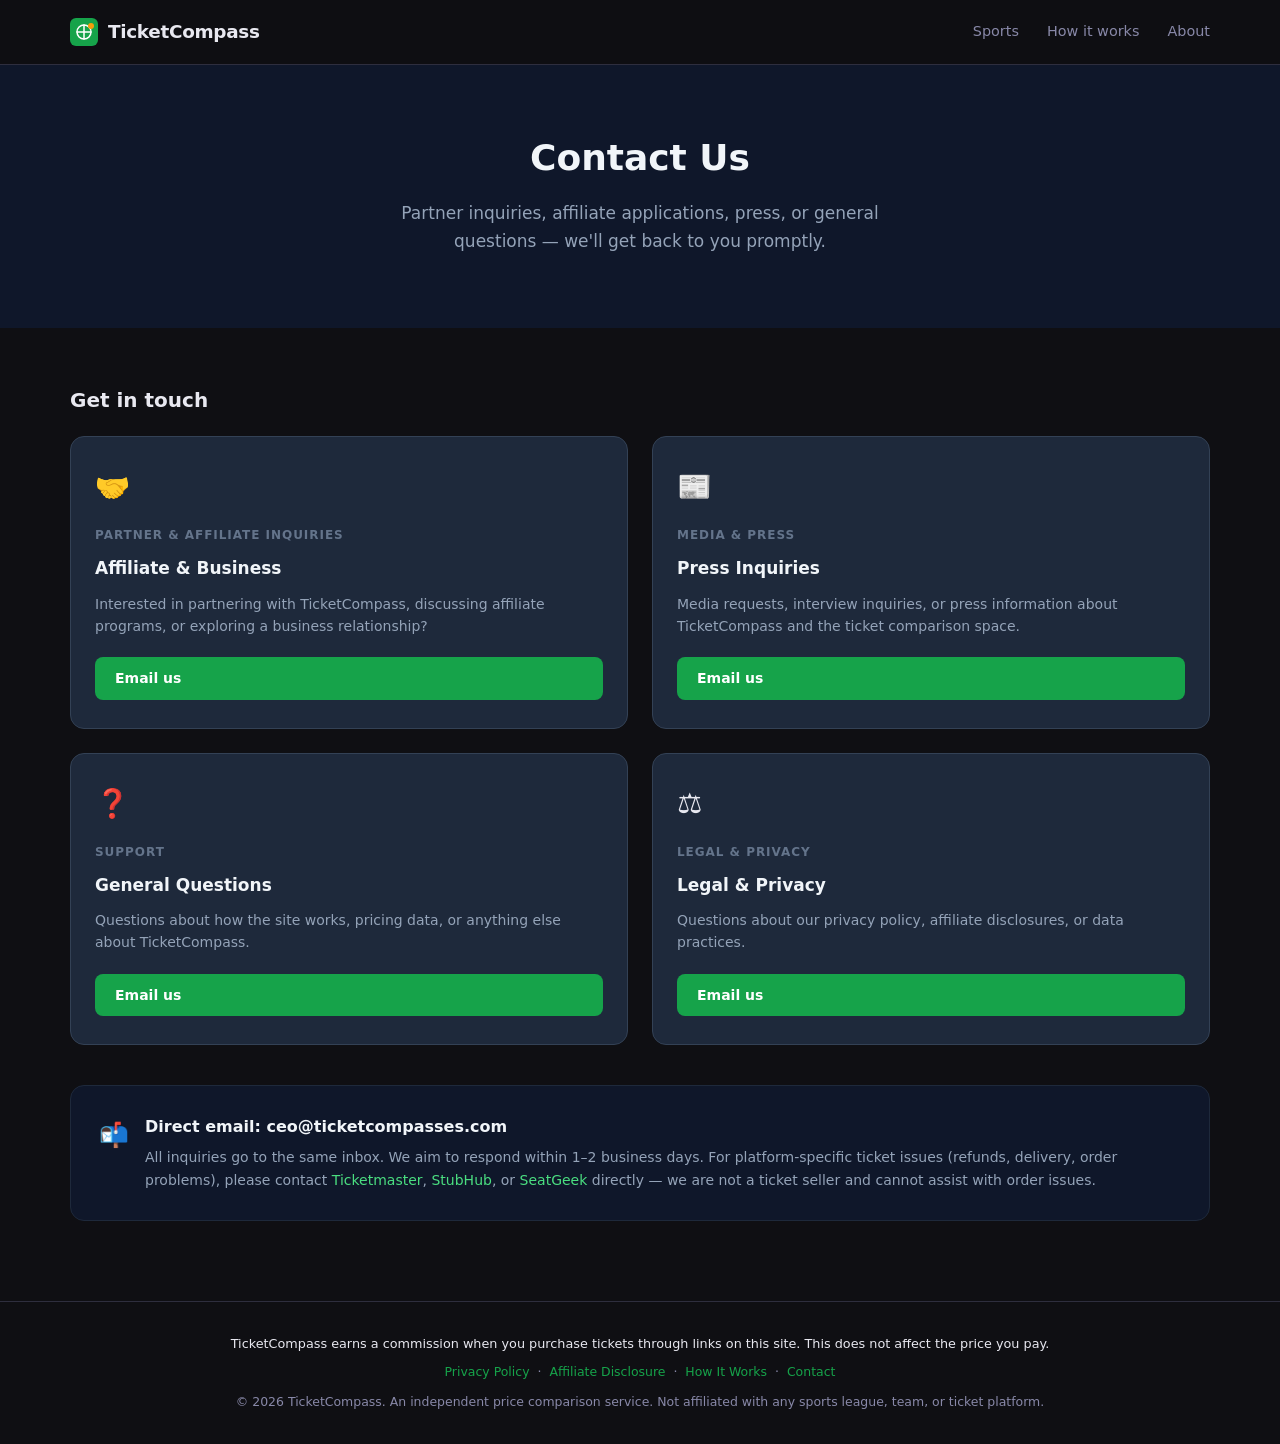
==== contact.html @ c90888a9 "contact page" ====
<!DOCTYPE html>
<html lang="en">
<head>
  <meta charset="UTF-8" />
  <meta name="viewport" content="width=device-width, initial-scale=1.0" />
  <title>Contact — TicketCompass</title>
  <link rel="stylesheet" href="styles.css" />
  <style>
    .contact-hero {
      background: #0f172a;
      padding: 64px 0 72px;
      text-align: center;
    }
    .contact-hero h1 {
      font-size: 2.25rem;
      font-weight: 800;
      color: #f1f5f9;
      margin-bottom: 12px;
    }
    .contact-hero p {
      color: #94a3b8;
      font-size: 1.0625rem;
      max-width: 520px;
      margin: 0 auto;
      line-height: 1.7;
    }

    .contact-body {
      padding: 56px 0 80px;
    }

    .contact-grid {
      display: grid;
      grid-template-columns: 1fr 1fr;
      gap: 24px;
      margin-bottom: 40px;
    }
    @media (max-width: 640px) {
      .contact-grid { grid-template-columns: 1fr; }
    }

    .contact-card {
      background: #1e293b;
      border: 1px solid #334155;
      border-radius: 14px;
      padding: 28px 24px;
      display: flex;
      flex-direction: column;
      gap: 6px;
    }
    .contact-card-icon {
      font-size: 1.75rem;
      margin-bottom: 10px;
    }
    .contact-card-label {
      font-size: 0.75rem;
      font-weight: 700;
      text-transform: uppercase;
      letter-spacing: 0.08em;
      color: #64748b;
      margin-bottom: 4px;
    }
    .contact-card-title {
      font-size: 1.0625rem;
      font-weight: 700;
      color: #f1f5f9;
    }
    .contact-card-desc {
      font-size: 0.875rem;
      color: #94a3b8;
      line-height: 1.6;
      margin-top: 4px;
    }
    .contact-card a {
      display: inline-block;
      margin-top: 14px;
      background: #16a34a;
      color: #fff;
      font-weight: 700;
      font-size: 0.875rem;
      padding: 10px 20px;
      border-radius: 8px;
      text-decoration: none;
      transition: background 0.15s;
    }
    .contact-card a:hover { background: #15803d; }

    .contact-note {
      background: #0f172a;
      border: 1px solid #1e293b;
      border-radius: 14px;
      padding: 28px 28px;
      display: flex;
      gap: 16px;
      align-items: flex-start;
    }
    .contact-note-icon { font-size: 1.5rem; flex-shrink: 0; margin-top: 2px; }
    .contact-note-body h3 {
      font-size: 1rem;
      font-weight: 700;
      color: #f1f5f9;
      margin-bottom: 6px;
    }
    .contact-note-body p {
      font-size: 0.875rem;
      color: #94a3b8;
      line-height: 1.65;
      margin-bottom: 0;
    }
    .contact-note-body a {
      color: #4ade80;
      text-decoration: none;
      font-weight: 500;
    }
    .contact-note-body a:hover { text-decoration: underline; }

    .contact-body h2 {
      font-size: 1.25rem;
      font-weight: 700;
      color: var(--text, #0f172a);
      margin-bottom: 20px;
    }

    @media (prefers-color-scheme: dark) {
      .contact-body h2 { color: #f1f5f9; }
    }
  </style>
</head>
<body>

  <header class="header">
    <div class="container">
      <a href="index.html" class="logo">
        <svg width="28" height="28" viewBox="0 0 28 28" fill="none">
          <rect width="28" height="28" rx="6" fill="#16a34a"/>
          <ellipse cx="14" cy="14" rx="7" ry="7" stroke="#fff" stroke-width="1.5" fill="none"/>
          <path d="M14 7v14M7 14h14" stroke="#fff" stroke-width="1.5" stroke-linecap="round"/>
          <circle cx="21" cy="8" r="3" fill="#f59e0b"/>
        </svg>
        <span>TicketCompass</span>
      </a>
      <nav class="nav">
        <a href="index.html" class="nav-link">Sports</a>
        <a href="how-it-works.html" class="nav-link">How it works</a>
        <a href="privacy-policy.html" class="nav-link">About</a>
      </nav>
    </div>
  </header>

  <!-- Hero -->
  <div class="contact-hero">
    <div class="container">
      <h1>Contact Us</h1>
      <p>Partner inquiries, affiliate applications, press, or general questions — we'll get back to you promptly.</p>
    </div>
  </div>

  <!-- Contact cards -->
  <div class="contact-body">
    <div class="container">

      <h2>Get in touch</h2>

      <div class="contact-grid">

        <div class="contact-card">
          <div class="contact-card-icon">🤝</div>
          <div class="contact-card-label">Partner &amp; Affiliate Inquiries</div>
          <div class="contact-card-title">Affiliate &amp; Business</div>
          <div class="contact-card-desc">Interested in partnering with TicketCompass, discussing affiliate programs, or exploring a business relationship?</div>
          <a href="mailto:ceo@ticketcompasses.com?subject=Partnership Inquiry">Email us</a>
        </div>

        <div class="contact-card">
          <div class="contact-card-icon">📰</div>
          <div class="contact-card-label">Media &amp; Press</div>
          <div class="contact-card-title">Press Inquiries</div>
          <div class="contact-card-desc">Media requests, interview inquiries, or press information about TicketCompass and the ticket comparison space.</div>
          <a href="mailto:ceo@ticketcompasses.com?subject=Press Inquiry">Email us</a>
        </div>

        <div class="contact-card">
          <div class="contact-card-icon">❓</div>
          <div class="contact-card-label">Support</div>
          <div class="contact-card-title">General Questions</div>
          <div class="contact-card-desc">Questions about how the site works, pricing data, or anything else about TicketCompass.</div>
          <a href="mailto:ceo@ticketcompasses.com?subject=General Question">Email us</a>
        </div>

        <div class="contact-card">
          <div class="contact-card-icon">⚖️</div>
          <div class="contact-card-label">Legal &amp; Privacy</div>
          <div class="contact-card-title">Legal &amp; Privacy</div>
          <div class="contact-card-desc">Questions about our privacy policy, affiliate disclosures, or data practices.</div>
          <a href="mailto:ceo@ticketcompasses.com?subject=Legal / Privacy">Email us</a>
        </div>

      </div>

      <div class="contact-note">
        <div class="contact-note-icon">📬</div>
        <div class="contact-note-body">
          <h3>Direct email: ceo@ticketcompasses.com</h3>
          <p>All inquiries go to the same inbox. We aim to respond within 1–2 business days. For platform-specific ticket issues (refunds, delivery, order problems), please contact <a href="https://help.ticketmaster.com" target="_blank" rel="noopener noreferrer">Ticketmaster</a>, <a href="https://www.stubhub.com/help" target="_blank" rel="noopener noreferrer">StubHub</a>, or <a href="https://seatgeek.com/help" target="_blank" rel="noopener noreferrer">SeatGeek</a> directly — we are not a ticket seller and cannot assist with order issues.</p>
        </div>
      </div>

    </div>
  </div>

  <footer class="footer">
    <div class="container">
      <p class="footer-disclosure">TicketCompass earns a commission when you purchase tickets through links on this site. This does not affect the price you pay.</p>
      <p class="footer-links">
        <a href="privacy-policy.html">Privacy Policy</a> &nbsp;·&nbsp;
        <a href="privacy-policy.html#affiliate-disclosure">Affiliate Disclosure</a> &nbsp;·&nbsp;
        <a href="how-it-works.html">How It Works</a> &nbsp;·&nbsp;
        <a href="contact.html">Contact</a>
      </p>
      <p>© 2026 TicketCompass. An independent price comparison service. Not affiliated with any sports league, team, or ticket platform.</p>
    </div>
  </footer>

</body>
</html>
---- styles.css ----
/* ── Reset & base ── */
*, *::before, *::after { box-sizing: border-box; margin: 0; padding: 0; }

:root {
  --primary: #16a34a;
  --primary-dark: #15803d;
  --accent: #f59e0b;
  --bg: #0f0f13;
  --surface: #1a1a22;
  --surface2: #23232f;
  --border: #2e2e3e;
  --text: #e8e8f0;
  --muted: #8888a8;
  --green: #22c55e;
  --radius: 12px;
  --shadow: 0 4px 24px rgba(0,0,0,.4);
}

html { scroll-behavior: smooth; }

body {
  font-family: 'Segoe UI', system-ui, -apple-system, sans-serif;
  background: var(--bg);
  color: var(--text);
  min-height: 100vh;
  line-height: 1.6;
}

.container {
  max-width: 1180px;
  margin: 0 auto;
  padding: 0 20px;
}

a { text-decoration: none; color: inherit; }

/* ── Header ── */
.header {
  position: sticky;
  top: 0;
  z-index: 100;
  background: rgba(15,15,19,.88);
  backdrop-filter: blur(12px);
  border-bottom: 1px solid var(--border);
}

.header .container {
  display: flex;
  align-items: center;
  justify-content: space-between;
  height: 64px;
}

.logo {
  display: flex;
  align-items: center;
  gap: 10px;
  font-size: 1.15rem;
  font-weight: 700;
  letter-spacing: -.3px;
  text-decoration: none;
  color: var(--text);
}

.nav { display: flex; gap: 28px; }

.nav-link {
  font-size: .9rem;
  color: var(--muted);
  transition: color .2s;
}
.nav-link:hover, .nav-link.active { color: var(--text); }
.nav-link.active { font-weight: 600; }

/* ── Hero ── */
.hero {
  padding: 72px 0 48px;
  text-align: center;
  background: radial-gradient(ellipse 80% 50% at 50% -10%, rgba(22,163,74,.15) 0%, transparent 70%);
}

.hero h1 {
  font-size: clamp(2rem, 5vw, 3.2rem);
  font-weight: 800;
  letter-spacing: -.5px;
  line-height: 1.15;
  margin-bottom: 16px;
}

.accent { color: var(--primary); }

.hero-sub {
  font-size: 1.05rem;
  color: var(--muted);
  max-width: 540px;
  margin: 0 auto 36px;
}

/* ── Search bar ── */
.search-bar {
  display: flex;
  gap: 10px;
  max-width: 680px;
  margin: 0 auto 20px;
  background: var(--surface);
  border: 1px solid var(--border);
  border-radius: 14px;
  padding: 8px;
}

.search-bar input {
  flex: 1;
  background: transparent;
  border: none;
  outline: none;
  color: var(--text);
  font-size: .95rem;
  padding: 6px 10px;
}

.search-bar input::placeholder { color: var(--muted); }

.search-bar select {
  background: var(--surface2);
  border: 1px solid var(--border);
  border-radius: 8px;
  color: var(--text);
  font-size: .85rem;
  padding: 6px 10px;
  outline: none;
  cursor: pointer;
}

.search-bar button {
  background: var(--primary);
  color: #fff;
  border: none;
  border-radius: 9px;
  padding: 8px 22px;
  font-size: .9rem;
  font-weight: 600;
  cursor: pointer;
  transition: background .2s, transform .1s;
  white-space: nowrap;
}
.search-bar button:hover { background: var(--primary-dark); }
.search-bar button:active { transform: scale(.97); }

/* ── Tags ── */
.tags {
  display: flex;
  gap: 8px;
  justify-content: center;
  flex-wrap: wrap;
}

.tag {
  background: var(--surface2);
  border: 1px solid var(--border);
  border-radius: 999px;
  padding: 5px 16px;
  font-size: .82rem;
  color: var(--muted);
  cursor: pointer;
  transition: all .2s;
  user-select: none;
}
.tag:hover { border-color: var(--primary); color: var(--text); }
.tag.active { background: var(--primary); border-color: var(--primary); color: #fff; }

/* ── Stats bar ── */
.stats-bar {
  background: var(--surface);
  border-top: 1px solid var(--border);
  border-bottom: 1px solid var(--border);
  padding: 14px 0;
}

.stats-inner {
  display: flex;
  gap: 40px;
  justify-content: center;
  flex-wrap: wrap;
}

.stat { font-size: .85rem; color: var(--muted); }
.stat strong { color: var(--text); font-weight: 700; }

/* ── Main / events grid ── */
.main { padding: 48px 0 64px; }

.section-header {
  display: flex;
  align-items: center;
  justify-content: space-between;
  margin-bottom: 28px;
}

.section-header h2 { font-size: 1.4rem; font-weight: 700; }

.sort-controls {
  display: flex;
  align-items: center;
  gap: 10px;
  font-size: .85rem;
  color: var(--muted);
}

.sort-controls select {
  background: var(--surface);
  border: 1px solid var(--border);
  border-radius: 8px;
  color: var(--text);
  font-size: .85rem;
  padding: 6px 10px;
  outline: none;
  cursor: pointer;
}

.events-grid {
  display: grid;
  grid-template-columns: repeat(auto-fill, minmax(320px, 1fr));
  gap: 20px;
}

/* ── Event card ── */
.event-card {
  background: var(--surface);
  border: 1px solid var(--border);
  border-radius: var(--radius);
  overflow: hidden;
  cursor: pointer;
  transition: transform .2s, border-color .2s, box-shadow .2s;
}
.event-card:hover {
  transform: translateY(-3px);
  border-color: var(--primary);
  box-shadow: var(--shadow);
}

.card-img-placeholder {
  width: 100%;
  height: 140px;
  display: flex;
  align-items: center;
  justify-content: center;
  font-size: 3.2rem;
}

.card-body { padding: 18px; }

.card-meta {
  display: flex;
  align-items: center;
  gap: 8px;
  margin-bottom: 8px;
}

/* Sport badges */
.sport-badge {
  font-size: .7rem;
  font-weight: 800;
  text-transform: uppercase;
  letter-spacing: .8px;
  padding: 2px 9px;
  border-radius: 999px;
}
.sport-nfl { background: rgba(1,51,105,.5);  color: #7dd3fc; border: 1px solid rgba(1,51,105,.8); }
.sport-nba { background: rgba(200,16,46,.2); color: #fca5a5; border: 1px solid rgba(200,16,46,.4); }
.sport-mlb { background: rgba(0,56,255,.15); color: #93c5fd; border: 1px solid rgba(0,56,255,.3); }
.sport-nhl { background: rgba(0,32,91,.4);   color: #a5f3fc; border: 1px solid rgba(0,32,91,.6); }
.sport-mls { background: rgba(22,163,74,.15);color: #86efac; border: 1px solid rgba(22,163,74,.3); }
.sport-ufc { background: rgba(220,38,38,.15);color: #fca5a5; border: 1px solid rgba(220,38,38,.3); }

.card-date {
  font-size: .8rem;
  color: var(--muted);
  margin-left: auto;
}

.card-title {
  font-size: 1.05rem;
  font-weight: 700;
  margin-bottom: 4px;
  line-height: 1.3;
}

.card-venue {
  font-size: .82rem;
  color: var(--muted);
  margin-bottom: 16px;
}

/* Price rows — all 3 platforms */
.price-rows { display: flex; flex-direction: column; gap: 6px; margin-bottom: 14px; }

.price-row {
  display: flex;
  align-items: center;
  justify-content: space-between;
  background: var(--surface2);
  border-radius: 8px;
  padding: 8px 12px;
  font-size: .85rem;
  border: 1px solid transparent;
}

.price-row.best {
  border-color: var(--green);
  background: rgba(34,197,94,.08);
}

.platform-name { color: var(--muted); font-weight: 500; }
.price-row.best .platform-name { color: var(--green); }

.price-value { font-weight: 700; }
.price-row.best .price-value { color: var(--green); }

.all-in-label {
  font-size: .65rem;
  font-weight: 600;
  color: var(--muted);
  text-transform: uppercase;
  letter-spacing: .3px;
  vertical-align: middle;
}

.best-badge {
  background: var(--green);
  color: #fff;
  font-size: .62rem;
  font-weight: 800;
  text-transform: uppercase;
  letter-spacing: .5px;
  padding: 2px 7px;
  border-radius: 999px;
}

/* Savings strip */
.card-savings {
  display: flex;
  align-items: center;
  gap: 6px;
  font-size: .8rem;
  color: var(--muted);
  margin-bottom: 14px;
}

.savings-pill {
  background: rgba(34,197,94,.15);
  color: var(--green);
  font-weight: 700;
  padding: 2px 10px;
  border-radius: 999px;
  font-size: .8rem;
}

.card-cta {
  display: block;
  width: 100%;
  background: var(--primary);
  color: #fff;
  border: none;
  border-radius: 9px;
  padding: 10px;
  font-size: .9rem;
  font-weight: 600;
  cursor: pointer;
  text-align: center;
  transition: background .2s;
}
.card-cta:hover { background: var(--primary-dark); }

.card-seatmap-link {
  display: block;
  text-align: center;
  padding: 8px;
  font-size: .82rem;
  color: var(--primary);
  border: 1px solid rgba(22,163,74,.3);
  border-radius: 9px;
  margin-top: 8px;
  transition: background .2s, border-color .2s;
  text-decoration: none;
}
.card-seatmap-link:hover {
  background: rgba(22,163,74,.08);
  border-color: var(--primary);
}

/* ── Platform cards section ── */
.platforms-section {
  background: var(--surface);
  border-top: 1px solid var(--border);
  border-bottom: 1px solid var(--border);
  padding: 48px 0;
  text-align: center;
}

.platforms-label {
  font-size: .8rem;
  color: var(--muted);
  margin-bottom: 24px;
  text-transform: uppercase;
  letter-spacing: .8px;
}

.platforms-list {
  display: flex;
  gap: 16px;
  justify-content: center;
  flex-wrap: wrap;
}

.platform-card {
  border: 1px solid var(--border);
  border-radius: 14px;
  padding: 20px 32px;
  min-width: 200px;
  transition: border-color .2s;
}
.platform-card:hover { border-color: var(--primary); }

.platform-name-lg {
  font-size: 1.1rem;
  font-weight: 800;
  margin-bottom: 4px;
}

.platform-desc {
  font-size: .78rem;
  color: var(--muted);
}

.platform-card.ticketmaster .platform-name-lg { color: #026cdf; }
.platform-card.stubhub      .platform-name-lg { color: #5f259f; }
.platform-card.seatgeek     .platform-name-lg { color: #f4811f; }

/* ── Modal ── */
.modal-overlay {
  display: none;
  position: fixed;
  inset: 0;
  background: rgba(0,0,0,.75);
  z-index: 200;
  align-items: center;
  justify-content: center;
  padding: 20px;
}
.modal-overlay.open { display: flex; }

.modal {
  background: var(--surface);
  border: 1px solid var(--border);
  border-radius: 18px;
  width: 100%;
  max-width: 520px;
  max-height: 85vh;
  overflow-y: auto;
  padding: 32px;
  position: relative;
  box-shadow: 0 24px 64px rgba(0,0,0,.6);
}

.modal-close {
  position: absolute;
  top: 18px; right: 18px;
  background: var(--surface2);
  border: 1px solid var(--border);
  color: var(--muted);
  border-radius: 50%;
  width: 32px; height: 32px;
  font-size: 1rem;
  cursor: pointer;
  display: flex;
  align-items: center;
  justify-content: center;
  transition: color .2s;
}
.modal-close:hover { color: var(--text); }

.modal-sport-badge { margin-bottom: 12px; display: inline-block; }

.modal-event-title {
  font-size: 1.5rem;
  font-weight: 800;
  margin-bottom: 4px;
  line-height: 1.2;
}

.modal-event-meta {
  font-size: .85rem;
  color: var(--muted);
  margin-bottom: 28px;
}

/* Platform comparison blocks */
.modal-platforms { display: flex; flex-direction: column; gap: 10px; margin-bottom: 24px; }

.modal-platform-row {
  display: flex;
  align-items: center;
  border-radius: 10px;
  padding: 14px 16px;
  background: var(--surface2);
  border: 1px solid transparent;
  gap: 12px;
}

.modal-platform-row.best {
  border-color: var(--green);
  background: rgba(34,197,94,.07);
}

.modal-platform-name {
  font-weight: 700;
  font-size: .95rem;
  flex: 1;
}

.modal-all-in-notice {
  background: rgba(34,197,94,.08);
  border: 1px solid rgba(34,197,94,.2);
  border-radius: 8px;
  padding: 8px 14px;
  font-size: .8rem;
  color: var(--green);
  margin-bottom: 16px;
}

.modal-price-detail { font-size: .8rem; color: var(--muted); text-align: right; }
.modal-price-detail .total { font-size: 1.1rem; font-weight: 800; color: var(--text); display: block; }
.modal-platform-row.best .modal-price-detail .total { color: var(--green); }

.all-in-tag {
  font-size: .65rem;
  font-weight: 700;
  text-transform: uppercase;
  letter-spacing: .3px;
  color: var(--muted);
  display: block;
  margin-top: 1px;
}

.modal-buy-btn {
  display: block;
  width: 100%;
  background: var(--primary);
  color: #fff;
  border: none;
  border-radius: 10px;
  padding: 13px 24px;
  font-size: .95rem;
  font-weight: 700;
  cursor: pointer;
  transition: background .2s;
  text-align: center;
  margin-bottom: 10px;
}
.modal-buy-btn:hover { background: var(--primary-dark); }

.modal-disclaimer {
  font-size: .73rem;
  color: var(--muted);
  text-align: center;
}

/* ── Sport tiles (homepage) ── */
.sports-section {
  padding: 56px 0 64px;
}

.sports-label {
  font-size: .8rem;
  color: var(--muted);
  text-transform: uppercase;
  letter-spacing: .8px;
  text-align: center;
  margin-bottom: 28px;
}

.sport-tiles {
  display: grid;
  grid-template-columns: repeat(5, 1fr);
  gap: 16px;
}

.sport-tile {
  display: flex;
  flex-direction: column;
  align-items: center;
  justify-content: center;
  gap: 14px;
  border-radius: 18px;
  padding: 32px 16px 28px;
  text-decoration: none;
  color: #fff;
  position: relative;
  overflow: hidden;
  transition: transform .22s, box-shadow .22s;
  border: 1px solid rgba(255,255,255,.08);
  min-height: 200px;
}

.sport-tile::after {
  content: '';
  position: absolute;
  inset: 0;
  background: rgba(255,255,255,0);
  transition: background .2s;
  border-radius: inherit;
}

.sport-tile:hover {
  transform: translateY(-6px);
  box-shadow: 0 16px 48px rgba(0,0,0,.5);
}
.sport-tile:hover::after { background: rgba(255,255,255,.06); }

.tile-logo {
  width: 72px;
  height: 72px;
  display: flex;
  align-items: center;
  justify-content: center;
  filter: drop-shadow(0 2px 8px rgba(0,0,0,.35));
}
.tile-logo svg { width: 72px; height: 72px; }

.tile-name {
  font-size: 1.4rem;
  font-weight: 800;
  letter-spacing: -.3px;
  text-shadow: 0 1px 6px rgba(0,0,0,.4);
}

.tile-sub {
  font-size: .78rem;
  opacity: .75;
  font-weight: 500;
  letter-spacing: .3px;
}

/* Sport-specific tile gradients */
.sport-nfl-tile { background: linear-gradient(145deg, #013369 0%, #1a4a8a 50%, #D50A0A 100%); }
.sport-mlb-tile { background: linear-gradient(145deg, #002D72 0%, #003fa3 50%, #D50032 100%); }
.sport-nba-tile { background: linear-gradient(145deg, #C9082A 0%, #d4203e 50%, #17408B 100%); }
.sport-nhl-tile { background: linear-gradient(145deg, #000814 0%, #001830 50%, #236192 100%); }
.sport-wc-tile  { background: linear-gradient(145deg, #1a3d6e 0%, #326295 50%, #1a7a4a 100%); }

/* Hero adjustment for new homepage */
.hero {
  padding: 64px 0 44px;
  text-align: center;
  background: radial-gradient(ellipse 80% 50% at 50% -10%, rgba(22,163,74,.15) 0%, transparent 70%);
}

/* ── FAQ ── */
.faq-section {
  padding: 64px 0 72px;
  border-top: 1px solid var(--border);
  text-align: center;
}

.faq-heading {
  font-size: 1.6rem;
  font-weight: 800;
  letter-spacing: -.3px;
  margin-bottom: 32px;
  text-align: center;
}

.faq-list {
  display: flex;
  flex-direction: column;
  gap: 12px;
  max-width: 760px;
  margin: 0 auto;
}

.faq-item {
  background: var(--surface);
  border: 1px solid rgba(255,255,255,.15);
  border-radius: 14px;
  overflow: hidden;
}

.faq-item[open] {
  border-color: var(--primary);
}

.faq-q {
  display: flex;
  align-items: center;
  justify-content: center;
  gap: 10px;
  padding: 18px 22px;
  font-size: .98rem;
  font-weight: 700;
  cursor: pointer;
  list-style: none;
  text-align: center;
  transition: background .15s;
  position: relative;
}
.faq-q::-webkit-details-marker { display: none; }
.faq-q::marker { display: none; }

.faq-q::after {
  content: '▾';
  font-size: 1rem;
  color: var(--primary);
  position: absolute;
  right: 22px;
  transition: transform .25s;
}

.faq-item[open] .faq-q::after {
  transform: rotate(180deg);
}

.faq-q:hover { background: rgba(255,255,255,.04); }

.faq-a {
  padding: 14px 24px 20px;
  font-size: .9rem;
  color: var(--muted);
  line-height: 1.7;
  border-top: 1px solid rgba(255,255,255,.08);
  text-align: left;
}

.faq-label {
  font-weight: 800;
  color: var(--primary);
  margin-right: 4px;
}

@media (max-width: 560px) {
  .faq-heading { font-size: 1.3rem; }
  .faq-q       { font-size: .92rem; padding: 15px 44px 15px 16px; }
  .faq-a       { font-size: .85rem; padding: 12px 16px 16px; }
  .faq-q::after { right: 16px; }
}

/* ── Footer ── */
.footer {
  padding: 32px 0;
  text-align: center;
  font-size: .78rem;
  color: var(--muted);
  border-top: 1px solid var(--border);
}
.footer p { margin-bottom: 6px; }
.footer p:last-child { margin-bottom: 0; }
.footer-disclosure {
  font-weight: 500;
  color: var(--text);
  font-size: .8rem;
  margin-bottom: 8px !important;
}
.footer-links {
  margin-bottom: 10px !important;
}
.footer-links a {
  color: var(--primary, #16a34a);
  text-decoration: none;
  font-weight: 500;
}
.footer-links a:hover { text-decoration: underline; }

/* ── Empty state ── */
.empty-state {
  grid-column: 1 / -1;
  text-align: center;
  padding: 60px 20px;
  color: var(--muted);
}
.empty-state .empty-icon { font-size: 3rem; margin-bottom: 12px; }
.empty-state p { font-size: 1rem; }

/* ── Responsive ── */
@media (max-width: 900px) {
  .sport-tiles { grid-template-columns: repeat(3, 1fr); }
}
@media (max-width: 600px) {
  .sport-tiles { grid-template-columns: repeat(2, 1fr); }
  .sport-tile  { min-height: 160px; padding: 24px 12px 20px; }
  .tile-logo, .tile-logo svg { width: 52px; height: 52px; }
  .tile-name   { font-size: 1.1rem; }
  .stats-inner { gap: 20px; }
  .nav { display: none; }
  .platform-card { min-width: 140px; padding: 16px 20px; }
}
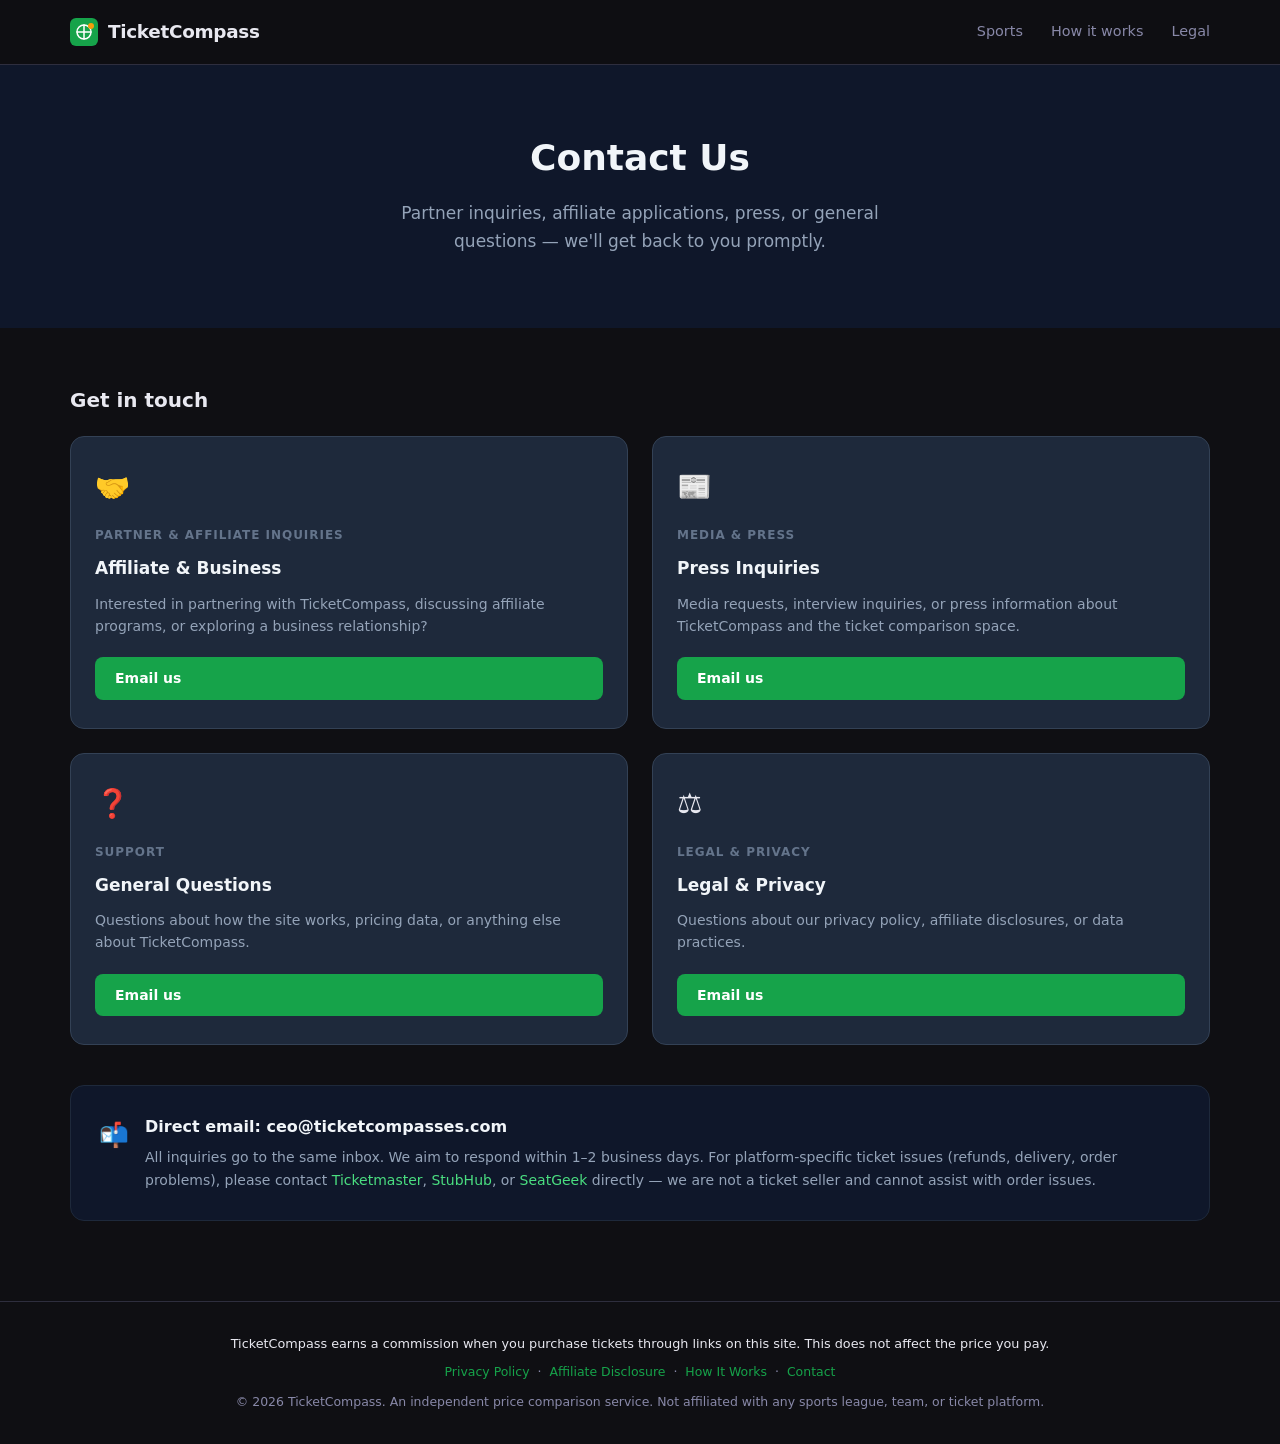
==== commit c662d759: "fixed about page" ====
--- a/contact.html
+++ b/contact.html
@@ -3,6 +3,7 @@
 <head>
   <meta charset="UTF-8" />
   <meta name="viewport" content="width=device-width, initial-scale=1.0" />
+  <link rel="icon" href="data:image/svg+xml,<svg xmlns='http://www.w3.org/2000/svg' viewBox='0 0 28 28'><rect width='28' height='28' rx='6' fill='%2316a34a'/><ellipse cx='14' cy='14' rx='7' ry='7' stroke='%23fff' stroke-width='1.5' fill='none'/><path d='M14 7v14M7 14h14' stroke='%23fff' stroke-width='1.5' stroke-linecap='round'/><circle cx='21' cy='8' r='3' fill='%23f59e0b'/></svg>" />
   <title>Contact — TicketCompass</title>
   <link rel="stylesheet" href="styles.css" />
   <style>
@@ -142,7 +143,7 @@
       <nav class="nav">
         <a href="index.html" class="nav-link">Sports</a>
         <a href="how-it-works.html" class="nav-link">How it works</a>
-        <a href="privacy-policy.html" class="nav-link">About</a>
+        <a href="privacy-policy.html" class="nav-link">Legal</a>
       </nav>
     </div>
   </header>
--- a/styles.css
+++ b/styles.css
@@ -178,13 +178,26 @@
 
 .stats-inner {
   display: flex;
-  gap: 40px;
+  gap: 24px;
   justify-content: center;
   flex-wrap: wrap;
 }
 
-.stat { font-size: .85rem; color: var(--muted); }
+.stat {
+  display: flex;
+  align-items: center;
+  gap: 8px;
+  font-size: .85rem;
+  color: var(--muted);
+}
+.stat svg { color: var(--primary); flex-shrink: 0; }
 .stat strong { color: var(--text); font-weight: 700; }
+.stat-divider {
+  width: 1px;
+  height: 20px;
+  background: var(--border);
+  flex-shrink: 0;
+}
 
 /* ── Main / events grid ── */
 .main { padding: 48px 0 64px; }
@@ -388,6 +401,166 @@
   border-color: var(--primary);
 }
 
+/* ── Hero team search ── */
+.hero-search-wrap {
+  width: 100%;
+  display: flex;
+  justify-content: center;
+  padding: 28px 24px 40px;
+  box-sizing: border-box;
+  overflow: visible;
+  position: relative;
+  z-index: 10;
+}
+.hero-search-inner {
+  position: relative;
+  width: 100%;
+  max-width: 640px;
+  overflow: visible;
+}
+.hero-search-box {
+  display: flex;
+  align-items: center;
+  background: #ffffff !important;
+  border-radius: 999px;
+  padding: 0 20px 0 28px;
+  box-shadow: 0 4px 24px rgba(0,0,0,.35);
+  transition: box-shadow .15s;
+  border: none !important;
+}
+.hero-search-box:focus-within {
+  box-shadow: 0 6px 36px rgba(22,163,74,.4);
+}
+.hero-search-icon {
+  flex-shrink: 0;
+  order: 2;
+  padding: 0 4px 0 12px;
+  color: #999;
+  display: block;
+}
+.hero-search-input {
+  flex: 1;
+  background: transparent;
+  border: none;
+  outline: none;
+  color: #1a1a1a;
+  font-size: 1rem;
+  padding: 18px 0;
+  font-family: inherit;
+  order: 1;
+  min-width: 0;
+}
+.hero-search-input::placeholder {
+  color: #999;
+}
+.hero-search-wrap.search-open {
+  padding-bottom: 0;
+}
+.sports-section {
+  transition: margin-top .2s ease;
+}
+.hero-search-dropdown {
+  position: absolute;
+  top: calc(100% + 8px);
+  left: 0; right: 0;
+  background: var(--surface2);
+  border: 1px solid var(--border);
+  border-radius: 14px;
+  list-style: none;
+  padding: 4px;
+  margin: 0;
+  z-index: 100;
+  display: none;
+  box-shadow: 0 8px 24px rgba(0,0,0,.4);
+  max-height: 300px;
+  overflow-y: auto;
+}
+.hero-search-dropdown.open {
+  display: block;
+}
+.hero-search-result {
+  display: flex;
+  align-items: center;
+  justify-content: space-between;
+  padding: 10px 12px;
+  border-radius: 7px;
+  cursor: pointer;
+  gap: 12px;
+}
+.hero-search-result:hover,
+.hero-search-result.active {
+  background: var(--surface);
+}
+.hero-search-result-name {
+  font-size: .9rem;
+  color: var(--text);
+  font-weight: 500;
+}
+.hero-search-result-venue {
+  font-size: .75rem;
+  color: var(--muted);
+  white-space: nowrap;
+  overflow: hidden;
+  text-overflow: ellipsis;
+  max-width: 200px;
+}
+.hero-search-badge {
+  font-size: .65rem;
+  font-weight: 700;
+  letter-spacing: .04em;
+  padding: 2px 7px;
+  border-radius: 4px;
+  flex-shrink: 0;
+  color: #fff;
+}
+.badge-nfl { background: #013369; }
+.badge-mlb { background: #002D72; }
+.badge-nba { background: #C9082A; }
+.badge-nhl { background: #000814; border: 1px solid var(--border); }
+.badge-mls { background: #1a2d5a; }
+
+/* ── Why TicketCompass ── */
+.why-section {
+  padding: 56px 0 60px;
+  border-top: 1px solid var(--border);
+}
+.why-heading {
+  text-align: center;
+  font-size: 1.5rem;
+  font-weight: 700;
+  margin: 0 0 36px;
+}
+.why-grid {
+  display: grid;
+  grid-template-columns: repeat(3, 1fr);
+  gap: 24px;
+}
+@media (max-width: 680px) {
+  .why-grid { grid-template-columns: 1fr; gap: 16px; }
+}
+.why-card {
+  background: var(--surface);
+  border: 1px solid var(--border);
+  border-radius: 12px;
+  padding: 28px 24px;
+  text-align: center;
+}
+.why-icon {
+  font-size: 2rem;
+  margin-bottom: 12px;
+}
+.why-title {
+  font-size: .95rem;
+  font-weight: 700;
+  margin: 0 0 8px;
+}
+.why-body {
+  font-size: .85rem;
+  color: var(--muted);
+  line-height: 1.55;
+  margin: 0;
+}
+
 /* ── Platform cards section ── */
 .platforms-section {
   background: var(--surface);
@@ -414,27 +587,43 @@
 
 .platform-card {
   border: 1px solid var(--border);
-  border-radius: 14px;
+  border-left: 3px solid var(--platform-color, var(--border));
+  border-radius: 0 14px 14px 0;
   padding: 20px 32px;
   min-width: 200px;
-  transition: border-color .2s;
-}
-.platform-card:hover { border-color: var(--primary); }
+  background: color-mix(in srgb, var(--platform-color, transparent) 5%, var(--surface));
+  transition: background .2s;
+}
+.platform-card:hover {
+  background: color-mix(in srgb, var(--platform-color, transparent) 10%, var(--surface));
+}
+
+.platform-card.ticketmaster { --platform-color: #026cdf; }
+.platform-card.stubhub      { --platform-color: #5f259f; }
+.platform-card.seatgeek     { --platform-color: #f4811f; }
 
 .platform-name-lg {
   font-size: 1.1rem;
   font-weight: 800;
   margin-bottom: 4px;
+  color: var(--text);
+  display: flex;
+  align-items: center;
+  gap: 8px;
+}
+
+.platform-dot {
+  width: 8px;
+  height: 8px;
+  border-radius: 50%;
+  flex-shrink: 0;
+  background: var(--platform-color, var(--muted));
 }
 
 .platform-desc {
   font-size: .78rem;
   color: var(--muted);
 }
-
-.platform-card.ticketmaster .platform-name-lg { color: #026cdf; }
-.platform-card.stubhub      .platform-name-lg { color: #5f259f; }
-.platform-card.seatgeek     .platform-name-lg { color: #f4811f; }
 
 /* ── Modal ── */
 .modal-overlay {
@@ -788,7 +977,8 @@
   .sport-tile  { min-height: 160px; padding: 24px 12px 20px; }
   .tile-logo, .tile-logo svg { width: 52px; height: 52px; }
   .tile-name   { font-size: 1.1rem; }
-  .stats-inner { gap: 20px; }
+  .stats-inner { gap: 16px; }
+  .stat-divider { display: none; }
   .nav { display: none; }
   .platform-card { min-width: 140px; padding: 16px 20px; }
 }
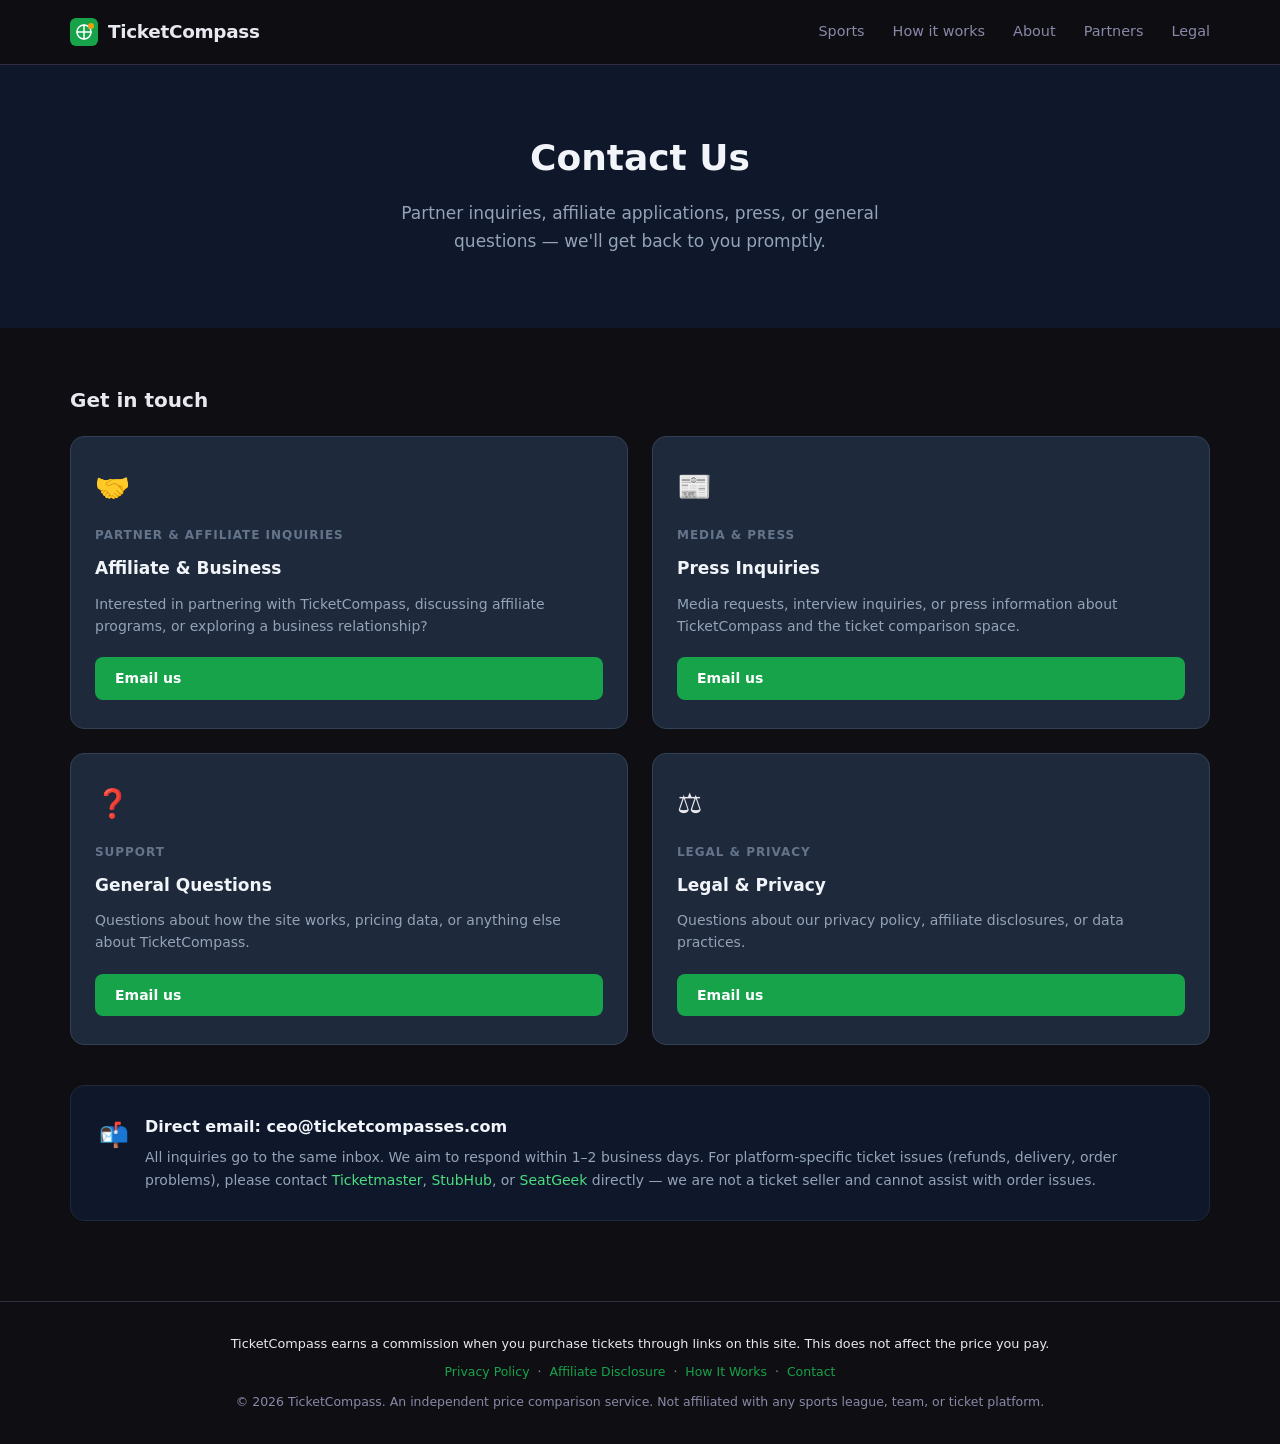
==== commit db7c6381: "about and partnerships page" ====
--- a/contact.html
+++ b/contact.html
@@ -143,6 +143,8 @@
       <nav class="nav">
         <a href="index.html" class="nav-link">Sports</a>
         <a href="how-it-works.html" class="nav-link">How it works</a>
+        <a href="about.html" class="nav-link">About</a>
+        <a href="partnerships.html" class="nav-link">Partners</a>
         <a href="privacy-policy.html" class="nav-link">Legal</a>
       </nav>
     </div>
--- a/styles.css
+++ b/styles.css
@@ -769,12 +769,14 @@
 }
 
 .sport-tiles {
-  display: grid;
-  grid-template-columns: repeat(5, 1fr);
+  display: flex;
   gap: 16px;
+  flex-wrap: wrap;
+  justify-content: center;
 }
 
 .sport-tile {
+  flex: 1 1 110px;
   display: flex;
   flex-direction: column;
   align-items: center;
@@ -836,6 +838,8 @@
 .sport-nba-tile { background: linear-gradient(145deg, #C9082A 0%, #d4203e 50%, #17408B 100%); }
 .sport-nhl-tile { background: linear-gradient(145deg, #000814 0%, #001830 50%, #236192 100%); }
 .sport-wc-tile  { background: linear-gradient(145deg, #1a3d6e 0%, #326295 50%, #1a7a4a 100%); }
+.sport-mls-tile { background: linear-gradient(145deg, #1a2d5a 0%, #2a4080 50%, #cc2222 100%); }
+.sport-cfb-tile { background: linear-gradient(145deg, #6B1111 0%, #8B1A1A 50%, #d97706 100%); }
 
 /* Hero adjustment for new homepage */
 .hero {
@@ -969,16 +973,13 @@
 .empty-state p { font-size: 1rem; }
 
 /* ── Responsive ── */
-@media (max-width: 900px) {
-  .sport-tiles { grid-template-columns: repeat(3, 1fr); }
-}
 @media (max-width: 600px) {
-  .sport-tiles { grid-template-columns: repeat(2, 1fr); }
   .sport-tile  { min-height: 160px; padding: 24px 12px 20px; }
   .tile-logo, .tile-logo svg { width: 52px; height: 52px; }
   .tile-name   { font-size: 1.1rem; }
   .stats-inner { gap: 16px; }
   .stat-divider { display: none; }
   .nav { display: none; }
-  .platform-card { min-width: 140px; padding: 16px 20px; }
-}
+  .platform-card { min-width: 0; padding: 16px 20px; }
+  .platforms-list { flex-direction: column; align-items: stretch; max-width: 480px; margin: 0 auto; }
+}
